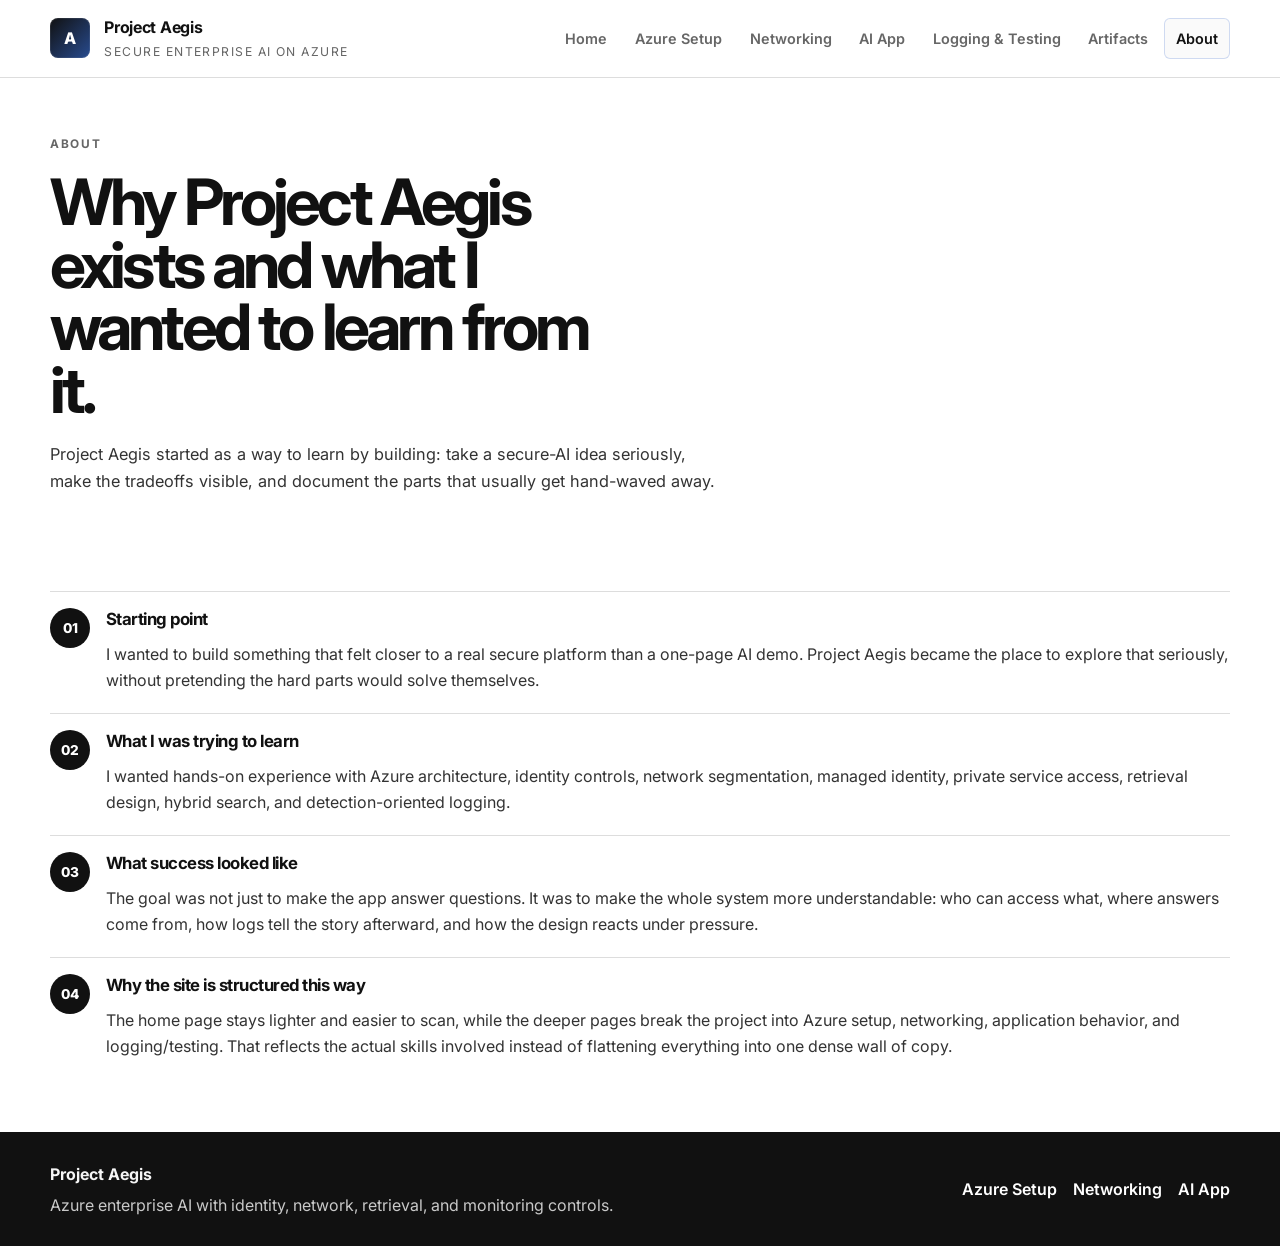
==== about.html @ 862d7fc0 "Refine Aegis site structure and project storytelling" ====
<!DOCTYPE html>
<html lang="en">
<head>
  <meta charset="UTF-8" />
  <meta name="viewport" content="width=device-width, initial-scale=1.0" />
  <title>About | Project Aegis</title>
  <meta name="description" content="About the creator, goals, and learning objectives behind Project Aegis." />
  <link rel="preconnect" href="https://fonts.googleapis.com" />
  <link rel="preconnect" href="https://fonts.gstatic.com" crossorigin />
  <link href="https://fonts.googleapis.com/css2?family=Inter:wght@400;500;600;700;800&display=swap" rel="stylesheet" />
  <link rel="stylesheet" href="styles.css" />
</head>
<body>
  <header class="site-header">
    <div class="container nav-shell">
      <a class="brand" href="index.html">
        <span class="brand-mark">A</span>
        <span>
          <strong>Project Aegis</strong>
          <small>Secure Enterprise AI on Azure</small>
        </span>
      </a>
      <nav class="site-nav" aria-label="Primary">
        <a href="index.html">Home</a>
        <a href="setup.html">Azure Setup</a>
        <a href="networking.html">Networking</a>
        <a href="app.html">AI App</a>
        <a href="logging.html">Logging &amp; Testing</a>
        <a href="artifacts.html">Artifacts</a>
        <a class="is-active" href="about.html">About</a>
      </nav>
    </div>
  </header>

  <main>
    <section class="page-hero">
      <div class="container">
        <p class="eyebrow">About</p>
        <h1 class="page-title">Why Project Aegis exists and what I wanted to learn from it.</h1>
        <p class="page-intro">Project Aegis started as a way to learn by building: take a secure-AI idea seriously, make the tradeoffs visible, and document the parts that usually get hand-waved away.</p>
      </div>
    </section>

    <section class="section">
      <div class="container">
        <div class="timeline detailed-timeline">
          <article class="timeline-item">
            <span class="timeline-step">01</span>
            <div>
              <h3>Starting point</h3>
              <p>I wanted to build something that felt closer to a real secure platform than a one-page AI demo. Project Aegis became the place to explore that seriously, without pretending the hard parts would solve themselves.</p>
            </div>
          </article>
          <article class="timeline-item">
            <span class="timeline-step">02</span>
            <div>
              <h3>What I was trying to learn</h3>
              <p>I wanted hands-on experience with Azure architecture, identity controls, network segmentation, managed identity, private service access, retrieval design, hybrid search, and detection-oriented logging.</p>
            </div>
          </article>
          <article class="timeline-item">
            <span class="timeline-step">03</span>
            <div>
              <h3>What success looked like</h3>
              <p>The goal was not just to make the app answer questions. It was to make the whole system more understandable: who can access what, where answers come from, how logs tell the story afterward, and how the design reacts under pressure.</p>
            </div>
          </article>
          <article class="timeline-item">
            <span class="timeline-step">04</span>
            <div>
              <h3>Why the site is structured this way</h3>
              <p>The home page stays lighter and easier to scan, while the deeper pages break the project into Azure setup, networking, application behavior, and logging/testing. That reflects the actual skills involved instead of flattening everything into one dense wall of copy.</p>
            </div>
          </article>
        </div>
      </div>
    </section>
  </main>

  <footer class="site-footer">
    <div class="container footer-layout">
      <div>
        <strong>Project Aegis</strong>
        <p>Azure enterprise AI with identity, network, retrieval, and monitoring controls.</p>
      </div>
      <div class="footer-links">
        <a href="setup.html">Azure Setup</a>
        <a href="networking.html">Networking</a>
        <a href="app.html">AI App</a>
      </div>
    </div>
  </footer>

  <script src="script.js"></script>
</body>
</html>
---- styles.css ----
:root {
  --bg: #ffffff;
  --bg-alt: #f5f5f5;
  --bg-subtle: #fafafa;
  --surface: #ffffff;
  --surface-alt: #f7f7f7;
  --border: #dddddd;
  --border-strong: #bdbdbd;
  --text: #111111;
  --text-soft: #333333;
  --text-muted: #666666;
  --text-inverse: #f5f5f5;
  --ink: #000000;
  --accent: #1f1f1f;
  --accent-soft: #efefef;
  --critical: #7a1f1f;
  --high: #8a4f11;
  --medium: #5c5c5c;
  --shadow-soft: 0 10px 24px rgba(0, 0, 0, 0.05);
  --radius-lg: 14px;
  --radius-md: 10px;
  --radius-sm: 6px;
  --max-width: 1180px;
  --accent-tint: #eaf1fd;
  --accent-line: #5278c9;
  --accent-glow: rgba(82, 120, 201, 0.12);
}

* { box-sizing: border-box; }
html { scroll-behavior: smooth; }
body {
  margin: 0;
  font-family: "Inter", ui-sans-serif, system-ui, -apple-system, BlinkMacSystemFont, "Segoe UI", sans-serif;
  color: var(--text);
  background: var(--bg);
  line-height: 1.65;
  -webkit-font-smoothing: antialiased;
  text-rendering: optimizeLegibility;
}

a { color: inherit; text-decoration: none; }
a:hover { text-decoration: none; }
img { display: block; max-width: 100%; }
.container { width: min(var(--max-width), calc(100% - 2rem)); margin: 0 auto; }
.page-noise { display: none; }

.site-header {
  position: sticky;
  top: 0;
  z-index: 100;
  padding: 0.9rem 0;
  background: rgba(255, 255, 255, 0.94);
  backdrop-filter: blur(12px);
  border-bottom: 1px solid var(--border);
}
body.scrolled .site-header { background: rgba(255, 255, 255, 0.98); }

.nav-shell {
  display: flex;
  align-items: center;
  justify-content: space-between;
  gap: 1.5rem;
}

.brand {
  display: inline-flex;
  align-items: center;
  gap: 0.9rem;
  min-width: 0;
}
.brand strong, .brand small { display: block; }
.brand strong { font-size: 1rem; letter-spacing: -0.02em; }
.brand small {
  color: var(--text-muted);
  font-size: 0.76rem;
  margin-top: 0.1rem;
  text-transform: uppercase;
  letter-spacing: 0.12em;
}
.brand-mark {
  width: 2.5rem;
  height: 2.5rem;
  display: inline-flex;
  align-items: center;
  justify-content: center;
  border-radius: 8px;
  background: linear-gradient(135deg, #111111 0%, #284b8f 100%);
  color: white;
  font-weight: 800;
  letter-spacing: -0.05em;
  box-shadow: inset 0 0 0 1px rgba(255, 255, 255, 0.08);
}

.site-nav {
  display: flex;
  align-items: center;
  gap: 0.2rem;
  flex-wrap: wrap;
  justify-content: flex-end;
}
.site-nav a {
  color: var(--text-muted);
  font-size: 0.9rem;
  font-weight: 600;
  padding: 0.5rem 0.7rem;
  border-radius: 6px;
  border: 1px solid transparent;
  transition: color 0.2s ease, background 0.2s ease, border-color 0.2s ease;
}
.site-nav a:hover,
.site-nav a.is-active {
  color: var(--text);
  background: var(--bg-subtle);
  border-color: rgba(95, 134, 216, 0.28);
}

.section { padding: 4.5rem 0; }
.hero, .page-hero { color: var(--text); }
.hero {
  padding: 4.3rem 0 3rem;
  border-bottom: 1px solid var(--border);
}
.page-hero { padding: 3.6rem 0 1.5rem; }
.hero-home { background: radial-gradient(circle at top right, var(--accent-glow), transparent 30%); }

.hero-layout {
  display: grid;
  grid-template-columns: minmax(0, 1.3fr) minmax(290px, 0.7fr);
  gap: 2.4rem;
  align-items: start;
}
.hero-copy-block { padding-top: 0.2rem; }

.eyebrow {
  margin: 0 0 1rem;
  text-transform: uppercase;
  letter-spacing: 0.14em;
  font-size: 0.74rem;
  font-weight: 700;
  color: var(--text-muted);
}

h1, .page-title {
  margin: 0;
  font-size: clamp(2.8rem, 5vw, 4.8rem);
  line-height: 0.98;
  letter-spacing: -0.06em;
  max-width: 12ch;
}
.page-title { max-width: 14ch; }

h2 {
  margin: 0;
  font-size: clamp(2rem, 3.6vw, 3rem);
  line-height: 1.04;
  letter-spacing: -0.045em;
}

h3 {
  margin-top: 0;
  margin-bottom: 0.65rem;
  font-size: 1.05rem;
  line-height: 1.35;
  letter-spacing: -0.03em;
}

p { margin: 0; }
.lead, .page-intro {
  margin-top: 1.2rem;
  max-width: 68ch;
  font-size: 1.02rem;
  color: var(--text-soft);
}
.lead-compact { max-width: 62ch; }

.hero-actions {
  display: flex;
  gap: 0.85rem;
  flex-wrap: wrap;
  margin: 1.8rem 0 1.5rem;
}
.button {
  display: inline-flex;
  align-items: center;
  justify-content: center;
  min-height: 3.1rem;
  padding: 0.85rem 1.2rem;
  border-radius: 8px;
  font-weight: 700;
  border: 1px solid transparent;
  transition: transform 0.18s ease, background 0.18s ease, border-color 0.18s ease;
}
.button:hover { transform: translateY(-1px); }
.button-primary {
  color: #ffffff;
  background: linear-gradient(135deg, #111111 0%, #24427d 100%);
  border-color: #1c3361;
}
.button-secondary {
  color: var(--text);
  background: #ffffff;
  border-color: var(--border-strong);
}

.hero-points, .summary-list {
  list-style: none;
  padding: 0;
  margin: 1.4rem 0 0;
}
.hero-points {
  display: grid;
  grid-template-columns: repeat(3, minmax(0, 1fr));
  gap: 0.9rem;
}
.hero-points li,
.summary-list li,
.feature-card,
.panel,
.artifact-card,
.timeline-item,
.proof-card,
.risk-card,
.stat-card {
  border-top: 1px solid var(--border);
  padding-top: 1rem;
}

.feature-card, .panel, .artifact-card, .timeline-item, .stat-card {
  background: transparent;
}
.hero-points li {
  color: var(--text-soft);
  font-size: 0.94rem;
  line-height: 1.5;
}
.point-kicker {
  display: block;
  margin-bottom: 0.3rem;
  color: var(--text);
  font-weight: 700;
}

.hero-panel {
  border-left: 1px solid var(--border);
  padding-left: 1.5rem;
}
.stat-grid, .stacked-panels, .timeline { display: grid; gap: 1rem; }
.compact-grid { gap: 0.8rem; }
.stat-card strong, .proof-card strong {
  color: var(--text);
  font-size: 0.98rem;
  line-height: 1.45;
  display: block;
}
.stat-label, .artifact-type, .risk-level, .step {
  display: block;
  margin-bottom: 0.45rem;
  color: var(--text-muted);
  font-size: 0.74rem;
  text-transform: uppercase;
  letter-spacing: 0.12em;
  font-weight: 700;
}

.section-heading { margin-bottom: 1.9rem; }
.section-heading h2 + p {
  margin-top: 0.95rem;
  color: var(--text-soft);
  max-width: 74ch;
  font-size: 1rem;
}
.section-heading.narrow { max-width: 860px; }
.section-subtle, .section-alt {
  background: var(--bg-subtle);
  border-top: 1px solid var(--border);
  border-bottom: 1px solid var(--border);
}

.feature-grid, .artifact-grid, .flow-grid, .risk-grid, .proof-grid, .quick-grid, .architecture-layout {
  display: grid;
  gap: 1.5rem;
}
.feature-grid.two, .risk-grid, .simple-columns { grid-template-columns: repeat(2, minmax(0, 1fr)); }
.feature-grid.three, .flow-grid, .quick-grid { grid-template-columns: repeat(3, minmax(0, 1fr)); }
.flow-grid-four { grid-template-columns: repeat(4, minmax(0, 1fr)); }
.artifact-grid { grid-template-columns: repeat(3, minmax(0, 1fr)); }
.architecture-layout { grid-template-columns: minmax(0, 1.15fr) minmax(300px, 0.85fr); }
.artifact-card.featured { grid-column: span 2; }

.feature-card p,
.panel p,
.panel li,
.artifact-card p,
.timeline-item p,
.proof-card p,
.risk-card p,
.risk-card small,
.clean-list,
.callout-inline {
  color: var(--text-soft);
}

.icon-card {
  display: grid;
  grid-template-columns: auto 1fr;
  gap: 0.85rem;
  align-items: start;
}
.icon-chip, .section-icon, .motif {
  display: inline-flex;
  align-items: center;
  justify-content: center;
  width: 2rem;
  height: 2rem;
  border-radius: 999px;
  background: var(--accent-tint);
  box-shadow: inset 0 0 0 1px rgba(95, 134, 216, 0.16);
}
.section-icon { margin-bottom: 0.8rem; font-weight: 700; }
.minimal-card { border-top-color: rgba(95, 134, 216, 0.28); }

.clean-list { margin: 0; padding-left: 1.15rem; }
.clean-list li + li { margin-top: 0.5rem; }
.spaced-top { margin-top: 1.5rem; }
.panel-visual { border-top: 0; padding-top: 0; }
.panel-head {
  display: flex;
  align-items: center;
  justify-content: space-between;
  gap: 1rem;
  padding-bottom: 1rem;
}
.panel-head a, .text-link, .artifact-link { font-weight: 700; color: var(--text); }
.architecture-image {
  border-radius: 12px;
  border: 1px solid var(--border);
  background: #fff;
}

.summary-list { display: grid; gap: 0.8rem; }
.summary-list-rich li {
  display: grid;
  grid-template-columns: auto 1fr;
  gap: 0.75rem;
  border-top-color: rgba(95, 134, 216, 0.24);
}
.summary-symbol {
  color: var(--accent-line);
  font-weight: 800;
  font-size: 1.1rem;
  line-height: 1.4;
}

.timeline-item {
  display: grid;
  grid-template-columns: auto 1fr;
  gap: 1rem;
  align-items: start;
}
.timeline-step {
  width: 2.5rem;
  height: 2.5rem;
  border-radius: 999px;
  display: inline-flex;
  align-items: center;
  justify-content: center;
  background: #111111;
  color: white;
  font-weight: 800;
  font-size: 0.85rem;
}
.detailed-timeline { gap: 1.2rem; }
.image-placeholder {
  margin-top: 0.85rem;
  padding: 0.85rem 1rem;
  border: 1px dashed rgba(95, 134, 216, 0.45);
  color: var(--text-muted);
  background: rgba(95, 134, 216, 0.04);
}
.inline-code-card { margin-top: 0.85rem; }
.callout-inline {
  margin-top: 0.85rem;
  padding-top: 0.85rem;
  border-top: 1px solid var(--border);
}

.code-card pre + pre { margin-top: 0.85rem; }
pre {
  overflow-x: auto;
  padding: 1rem;
  border-radius: 10px;
  background: #111111;
  color: #f5f5f5;
  border: 1px solid #111111;
}
code {
  font-family: ui-monospace, SFMono-Regular, Menlo, Monaco, Consolas, monospace;
  font-size: 0.88rem;
}

.artifact-card {
  display: flex;
  flex-direction: column;
  min-height: 100%;
}
.artifact-card h3 { margin-bottom: 0.55rem; }
.artifact-card p { margin-bottom: 0.85rem; }

.reveal {
  opacity: 0;
  transform: translateY(14px);
  transition: opacity 0.5s ease var(--reveal-delay, 0ms), transform 0.5s ease var(--reveal-delay, 0ms);
}
.reveal.is-visible {
  opacity: 1;
  transform: translateY(0);
}

.site-footer {
  background: #111111;
  color: var(--text-inverse);
  border-top: 1px solid #111111;
  padding: 1.75rem 0;
}
.footer-layout {
  display: flex;
  align-items: center;
  justify-content: space-between;
  gap: 1rem;
  flex-wrap: wrap;
}
.footer-layout p { color: #c9c9c9; margin-top: 0.3rem; }
.footer-links { display: flex; gap: 1rem; flex-wrap: wrap; }
.footer-links a { color: white; font-weight: 600; }

@media (max-width: 1100px) {
  .artifact-grid,
  .quick-grid,
  .feature-grid.three,
  .flow-grid,
  .flow-grid-four,
  .hero-points {
    grid-template-columns: repeat(2, minmax(0, 1fr));
  }
}

@media (max-width: 900px) {
  .hero-layout,
  .architecture-layout,
  .feature-grid.two,
  .risk-grid,
  .artifact-grid,
  .feature-grid.three,
  .flow-grid,
  .flow-grid-four,
  .quick-grid,
  .simple-columns {
    grid-template-columns: 1fr;
  }

  .nav-shell { display: block; }
  .site-nav { margin-top: 1rem; justify-content: flex-start; }
  .hero-panel {
    border-left: 0;
    border-top: 1px solid var(--border);
    padding-left: 0;
    padding-top: 1.25rem;
  }
  .artifact-card.featured { grid-column: span 1; }
  .panel-head, .footer-layout { display: block; }
  .panel-head a, .footer-links { margin-top: 0.75rem; }
}

@media (max-width: 640px) {
  .container { width: min(var(--max-width), calc(100% - 1.2rem)); }
  .section { padding: 3.5rem 0; }
  .site-header { padding: 0.8rem 0; }
  .hero, .page-hero { padding-top: 3rem; }
  h1, .page-title { font-size: 2.55rem; max-width: none; }
  h2 { font-size: 2rem; }
  .hero-points, .hero-actions, .timeline-item, .summary-list-rich li, .icon-card { grid-template-columns: 1fr; }
  .button { width: 100%; }
  .timeline-item { gap: 0.85rem; }
  .site-nav a {
    padding-left: 0;
    padding-right: 0;
    background: transparent;
    border-color: transparent;
  }
}
.muted-grid {
  gap: 1.1rem;
}

.live-demo-card {
  margin-top: 1rem;
  padding: 1rem 1.1rem;
  border-top: 1px solid rgba(82, 120, 201, 0.32);
  background: linear-gradient(180deg, rgba(82, 120, 201, 0.04), rgba(82, 120, 201, 0.01));
}

.link-row {
  display: flex;
  flex-wrap: wrap;
  gap: 0.7rem;
  align-items: center;
  margin-top: 0.9rem;
}

.link-row .text-link {
  color: var(--accent-line);
}

.note {
  margin-top: 0.6rem;
  color: var(--text-muted);
  font-size: 0.93rem;
}
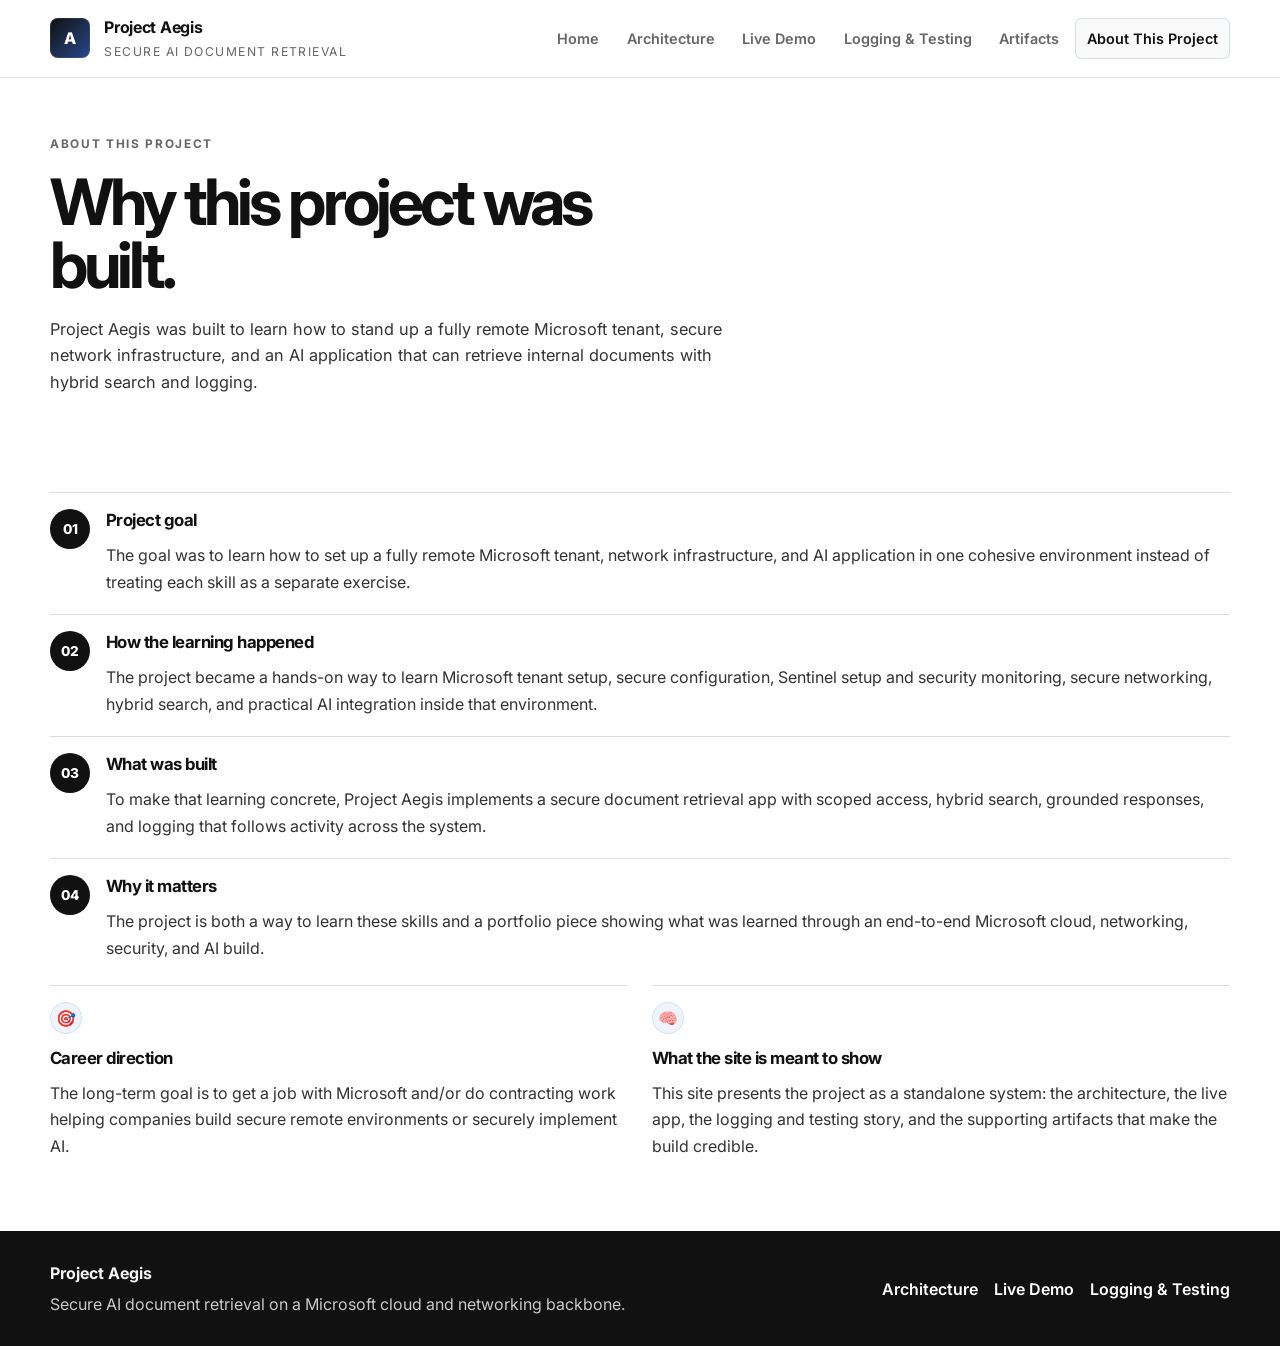
==== commit bf72e083: "Refine Project Aegis site structure and content" ====
--- a/about.html
+++ b/about.html
@@ -3,8 +3,8 @@
 <head>
   <meta charset="UTF-8" />
   <meta name="viewport" content="width=device-width, initial-scale=1.0" />
-  <title>About | Project Aegis</title>
-  <meta name="description" content="About the creator, goals, and learning objectives behind Project Aegis." />
+  <title>About This Project | Project Aegis</title>
+  <meta name="description" content="About the goals, learning path, and project story behind Project Aegis." />
   <link rel="preconnect" href="https://fonts.googleapis.com" />
   <link rel="preconnect" href="https://fonts.gstatic.com" crossorigin />
   <link href="https://fonts.googleapis.com/css2?family=Inter:wght@400;500;600;700;800&display=swap" rel="stylesheet" />
@@ -17,17 +17,16 @@
         <span class="brand-mark">A</span>
         <span>
           <strong>Project Aegis</strong>
-          <small>Secure Enterprise AI on Azure</small>
+          <small>Secure AI Document Retrieval</small>
         </span>
       </a>
       <nav class="site-nav" aria-label="Primary">
         <a href="index.html">Home</a>
-        <a href="setup.html">Azure Setup</a>
-        <a href="networking.html">Networking</a>
-        <a href="app.html">AI App</a>
+        <a href="architecture.html">Architecture</a>
+        <a href="app.html">Live Demo</a>
         <a href="logging.html">Logging &amp; Testing</a>
         <a href="artifacts.html">Artifacts</a>
-        <a class="is-active" href="about.html">About</a>
+        <a class="is-active" href="about.html">About This Project</a>
       </nav>
     </div>
   </header>
@@ -35,9 +34,9 @@
   <main>
     <section class="page-hero">
       <div class="container">
-        <p class="eyebrow">About</p>
-        <h1 class="page-title">Why Project Aegis exists and what I wanted to learn from it.</h1>
-        <p class="page-intro">Project Aegis started as a way to learn by building: take a secure-AI idea seriously, make the tradeoffs visible, and document the parts that usually get hand-waved away.</p>
+        <p class="eyebrow">About This Project</p>
+        <h1 class="page-title">Why this project was built.</h1>
+        <p class="page-intro">Project Aegis was built to learn how to stand up a fully remote Microsoft tenant, secure network infrastructure, and an AI application that can retrieve internal documents with hybrid search and logging.</p>
       </div>
     </section>
 
@@ -47,30 +46,43 @@
           <article class="timeline-item">
             <span class="timeline-step">01</span>
             <div>
-              <h3>Starting point</h3>
-              <p>I wanted to build something that felt closer to a real secure platform than a one-page AI demo. Project Aegis became the place to explore that seriously, without pretending the hard parts would solve themselves.</p>
+              <h3>Project goal</h3>
+              <p>The goal was to learn how to set up a fully remote Microsoft tenant, network infrastructure, and AI application in one cohesive environment instead of treating each skill as a separate exercise.</p>
             </div>
           </article>
           <article class="timeline-item">
             <span class="timeline-step">02</span>
             <div>
-              <h3>What I was trying to learn</h3>
-              <p>I wanted hands-on experience with Azure architecture, identity controls, network segmentation, managed identity, private service access, retrieval design, hybrid search, and detection-oriented logging.</p>
+              <h3>How the learning happened</h3>
+              <p>The project became a hands-on way to learn Microsoft tenant setup, secure configuration, Sentinel setup and security monitoring, secure networking, hybrid search, and practical AI integration inside that environment.</p>
             </div>
           </article>
           <article class="timeline-item">
             <span class="timeline-step">03</span>
             <div>
-              <h3>What success looked like</h3>
-              <p>The goal was not just to make the app answer questions. It was to make the whole system more understandable: who can access what, where answers come from, how logs tell the story afterward, and how the design reacts under pressure.</p>
+              <h3>What was built</h3>
+              <p>To make that learning concrete, Project Aegis implements a secure document retrieval app with scoped access, hybrid search, grounded responses, and logging that follows activity across the system.</p>
             </div>
           </article>
           <article class="timeline-item">
             <span class="timeline-step">04</span>
             <div>
-              <h3>Why the site is structured this way</h3>
-              <p>The home page stays lighter and easier to scan, while the deeper pages break the project into Azure setup, networking, application behavior, and logging/testing. That reflects the actual skills involved instead of flattening everything into one dense wall of copy.</p>
+              <h3>Why it matters</h3>
+              <p>The project is both a way to learn these skills and a portfolio piece showing what was learned through an end-to-end Microsoft cloud, networking, security, and AI build.</p>
             </div>
+          </article>
+        </div>
+
+        <div class="feature-grid two simple-columns spaced-top">
+          <article class="feature-card icon-feature">
+            <span class="section-icon" aria-hidden="true">🎯</span>
+            <h3>Career direction</h3>
+            <p>The long-term goal is to get a job with Microsoft and/or do contracting work helping companies build secure remote environments or securely implement AI.</p>
+          </article>
+          <article class="feature-card icon-feature">
+            <span class="section-icon" aria-hidden="true">🧠</span>
+            <h3>What the site is meant to show</h3>
+            <p>This site presents the project as a standalone system: the architecture, the live app, the logging and testing story, and the supporting artifacts that make the build credible.</p>
           </article>
         </div>
       </div>
@@ -81,12 +93,12 @@
     <div class="container footer-layout">
       <div>
         <strong>Project Aegis</strong>
-        <p>Azure enterprise AI with identity, network, retrieval, and monitoring controls.</p>
+        <p>Secure AI document retrieval on a Microsoft cloud and networking backbone.</p>
       </div>
       <div class="footer-links">
-        <a href="setup.html">Azure Setup</a>
-        <a href="networking.html">Networking</a>
-        <a href="app.html">AI App</a>
+        <a href="architecture.html">Architecture</a>
+        <a href="app.html">Live Demo</a>
+        <a href="logging.html">Logging &amp; Testing</a>
       </div>
     </div>
   </footer>
--- a/styles.css
+++ b/styles.css
@@ -21,9 +21,9 @@
   --radius-md: 10px;
   --radius-sm: 6px;
   --max-width: 1180px;
-  --accent-tint: #eaf1fd;
-  --accent-line: #5278c9;
-  --accent-glow: rgba(82, 120, 201, 0.12);
+  --accent-tint: #eef3fc;
+  --accent-line: #4f74bf;
+  --accent-glow: rgba(79, 116, 191, 0.08);
 }
 
 * { box-sizing: border-box; }
@@ -84,7 +84,7 @@
   align-items: center;
   justify-content: center;
   border-radius: 8px;
-  background: linear-gradient(135deg, #111111 0%, #284b8f 100%);
+  background: linear-gradient(135deg, #111111 0%, #27488a 100%);
   color: white;
   font-weight: 800;
   letter-spacing: -0.05em;
@@ -111,7 +111,7 @@
 .site-nav a.is-active {
   color: var(--text);
   background: var(--bg-subtle);
-  border-color: rgba(95, 134, 216, 0.28);
+  border-color: rgba(79, 116, 191, 0.22);
 }
 
 .section { padding: 4.5rem 0; }
@@ -121,7 +121,18 @@
   border-bottom: 1px solid var(--border);
 }
 .page-hero { padding: 3.6rem 0 1.5rem; }
-.hero-home { background: radial-gradient(circle at top right, var(--accent-glow), transparent 30%); }
+.hero-home { background: radial-gradient(circle at top right, var(--accent-glow), transparent 32%); }
+.hero-home-minimal { min-height: calc(100vh - 88px); display: flex; align-items: center; }
+.hero-center { text-align: center; max-width: 760px; }
+.hero-subtitle {
+  margin-top: 1rem;
+  font-size: clamp(1.1rem, 2vw, 1.35rem);
+  font-weight: 600;
+  color: var(--accent-line);
+  letter-spacing: -0.03em;
+}
+.hero-lead-minimal { margin-left: auto; margin-right: auto; }
+.hero-actions-centered { justify-content: center; }
 
 .hero-layout {
   display: grid;
@@ -148,6 +159,7 @@
   max-width: 12ch;
 }
 .page-title { max-width: 14ch; }
+.hero-center h1, .hero-center .page-title { max-width: none; }
 
 h2 {
   margin: 0;
@@ -177,7 +189,7 @@
   display: flex;
   gap: 0.85rem;
   flex-wrap: wrap;
-  margin: 1.8rem 0 1.5rem;
+  margin: 1.8rem 0 0;
 }
 .button {
   display: inline-flex;
@@ -220,7 +232,8 @@
 .timeline-item,
 .proof-card,
 .risk-card,
-.stat-card {
+.stat-card,
+.nav-tile {
   border-top: 1px solid var(--border);
   padding-top: 1rem;
 }
@@ -244,7 +257,7 @@
   border-left: 1px solid var(--border);
   padding-left: 1.5rem;
 }
-.stat-grid, .stacked-panels, .timeline { display: grid; gap: 1rem; }
+.stat-grid, .stacked-panels, .timeline, .quick-nav-grid { display: grid; gap: 1rem; }
 .compact-grid { gap: 0.8rem; }
 .stat-card strong, .proof-card strong {
   color: var(--text);
@@ -276,16 +289,17 @@
   border-bottom: 1px solid var(--border);
 }
 
-.feature-grid, .artifact-grid, .flow-grid, .risk-grid, .proof-grid, .quick-grid, .architecture-layout {
+.feature-grid, .artifact-grid, .flow-grid, .risk-grid, .proof-grid, .quick-grid, .architecture-layout, .quick-nav-grid {
   display: grid;
   gap: 1.5rem;
 }
 .feature-grid.two, .risk-grid, .simple-columns { grid-template-columns: repeat(2, minmax(0, 1fr)); }
-.feature-grid.three, .flow-grid, .quick-grid { grid-template-columns: repeat(3, minmax(0, 1fr)); }
+.feature-grid.three, .flow-grid, .quick-grid, .quick-nav-grid { grid-template-columns: repeat(3, minmax(0, 1fr)); }
 .flow-grid-four { grid-template-columns: repeat(4, minmax(0, 1fr)); }
 .artifact-grid { grid-template-columns: repeat(3, minmax(0, 1fr)); }
 .architecture-layout { grid-template-columns: minmax(0, 1.15fr) minmax(300px, 0.85fr); }
 .artifact-card.featured { grid-column: span 2; }
+.quick-nav-grid { grid-template-columns: repeat(4, minmax(0, 1fr)); }
 
 .feature-card p,
 .panel p,
@@ -296,7 +310,8 @@
 .risk-card p,
 .risk-card small,
 .clean-list,
-.callout-inline {
+.callout-inline,
+.nav-tile span:last-child {
   color: var(--text-soft);
 }
 
@@ -306,7 +321,7 @@
   gap: 0.85rem;
   align-items: start;
 }
-.icon-chip, .section-icon, .motif {
+.icon-chip, .section-icon, .motif, .tile-icon {
   display: inline-flex;
   align-items: center;
   justify-content: center;
@@ -314,15 +329,16 @@
   height: 2rem;
   border-radius: 999px;
   background: var(--accent-tint);
-  box-shadow: inset 0 0 0 1px rgba(95, 134, 216, 0.16);
-}
-.section-icon { margin-bottom: 0.8rem; font-weight: 700; }
-.minimal-card { border-top-color: rgba(95, 134, 216, 0.28); }
+  box-shadow: inset 0 0 0 1px rgba(79, 116, 191, 0.14);
+}
+.section-icon, .tile-icon { margin-bottom: 0.8rem; font-weight: 700; }
+.minimal-card { border-top-color: rgba(79, 116, 191, 0.24); }
 
 .clean-list { margin: 0; padding-left: 1.15rem; }
 .clean-list li + li { margin-top: 0.5rem; }
 .spaced-top { margin-top: 1.5rem; }
 .panel-visual { border-top: 0; padding-top: 0; }
+.slim-panel { padding-top: 0.85rem; }
 .panel-head {
   display: flex;
   align-items: center;
@@ -330,7 +346,7 @@
   gap: 1rem;
   padding-bottom: 1rem;
 }
-.panel-head a, .text-link, .artifact-link { font-weight: 700; color: var(--text); }
+.panel-head a, .text-link, .artifact-link { font-weight: 700; color: var(--accent-line); }
 .architecture-image {
   border-radius: 12px;
   border: 1px solid var(--border);
@@ -342,7 +358,7 @@
   display: grid;
   grid-template-columns: auto 1fr;
   gap: 0.75rem;
-  border-top-color: rgba(95, 134, 216, 0.24);
+  border-top-color: rgba(79, 116, 191, 0.2);
 }
 .summary-symbol {
   color: var(--accent-line);
@@ -357,6 +373,7 @@
   gap: 1rem;
   align-items: start;
 }
+.timeline-item p + p { margin-top: 0.55rem; }
 .timeline-step {
   width: 2.5rem;
   height: 2.5rem;
@@ -373,9 +390,9 @@
 .image-placeholder {
   margin-top: 0.85rem;
   padding: 0.85rem 1rem;
-  border: 1px dashed rgba(95, 134, 216, 0.45);
+  border: 1px dashed rgba(79, 116, 191, 0.4);
   color: var(--text-muted);
-  background: rgba(95, 134, 216, 0.04);
+  background: rgba(79, 116, 191, 0.04);
 }
 .inline-code-card { margin-top: 0.85rem; }
 .callout-inline {
@@ -405,6 +422,12 @@
 }
 .artifact-card h3 { margin-bottom: 0.55rem; }
 .artifact-card p { margin-bottom: 0.85rem; }
+.nav-tile {
+  display: flex;
+  flex-direction: column;
+  min-height: 100%;
+}
+.nav-tile strong { font-size: 1rem; margin-bottom: 0.4rem; }
 
 .reveal {
   opacity: 0;
@@ -439,7 +462,8 @@
   .feature-grid.three,
   .flow-grid,
   .flow-grid-four,
-  .hero-points {
+  .hero-points,
+  .quick-nav-grid {
     grid-template-columns: repeat(2, minmax(0, 1fr));
   }
 }
@@ -454,7 +478,8 @@
   .flow-grid,
   .flow-grid-four,
   .quick-grid,
-  .simple-columns {
+  .simple-columns,
+  .quick-nav-grid {
     grid-template-columns: 1fr;
   }
 
@@ -488,6 +513,7 @@
     border-color: transparent;
   }
 }
+
 .muted-grid {
   gap: 1.1rem;
 }
@@ -495,8 +521,8 @@
 .live-demo-card {
   margin-top: 1rem;
   padding: 1rem 1.1rem;
-  border-top: 1px solid rgba(82, 120, 201, 0.32);
-  background: linear-gradient(180deg, rgba(82, 120, 201, 0.04), rgba(82, 120, 201, 0.01));
+  border-top: 1px solid rgba(79, 116, 191, 0.28);
+  background: linear-gradient(180deg, rgba(79, 116, 191, 0.04), rgba(79, 116, 191, 0.01));
 }
 
 .link-row {
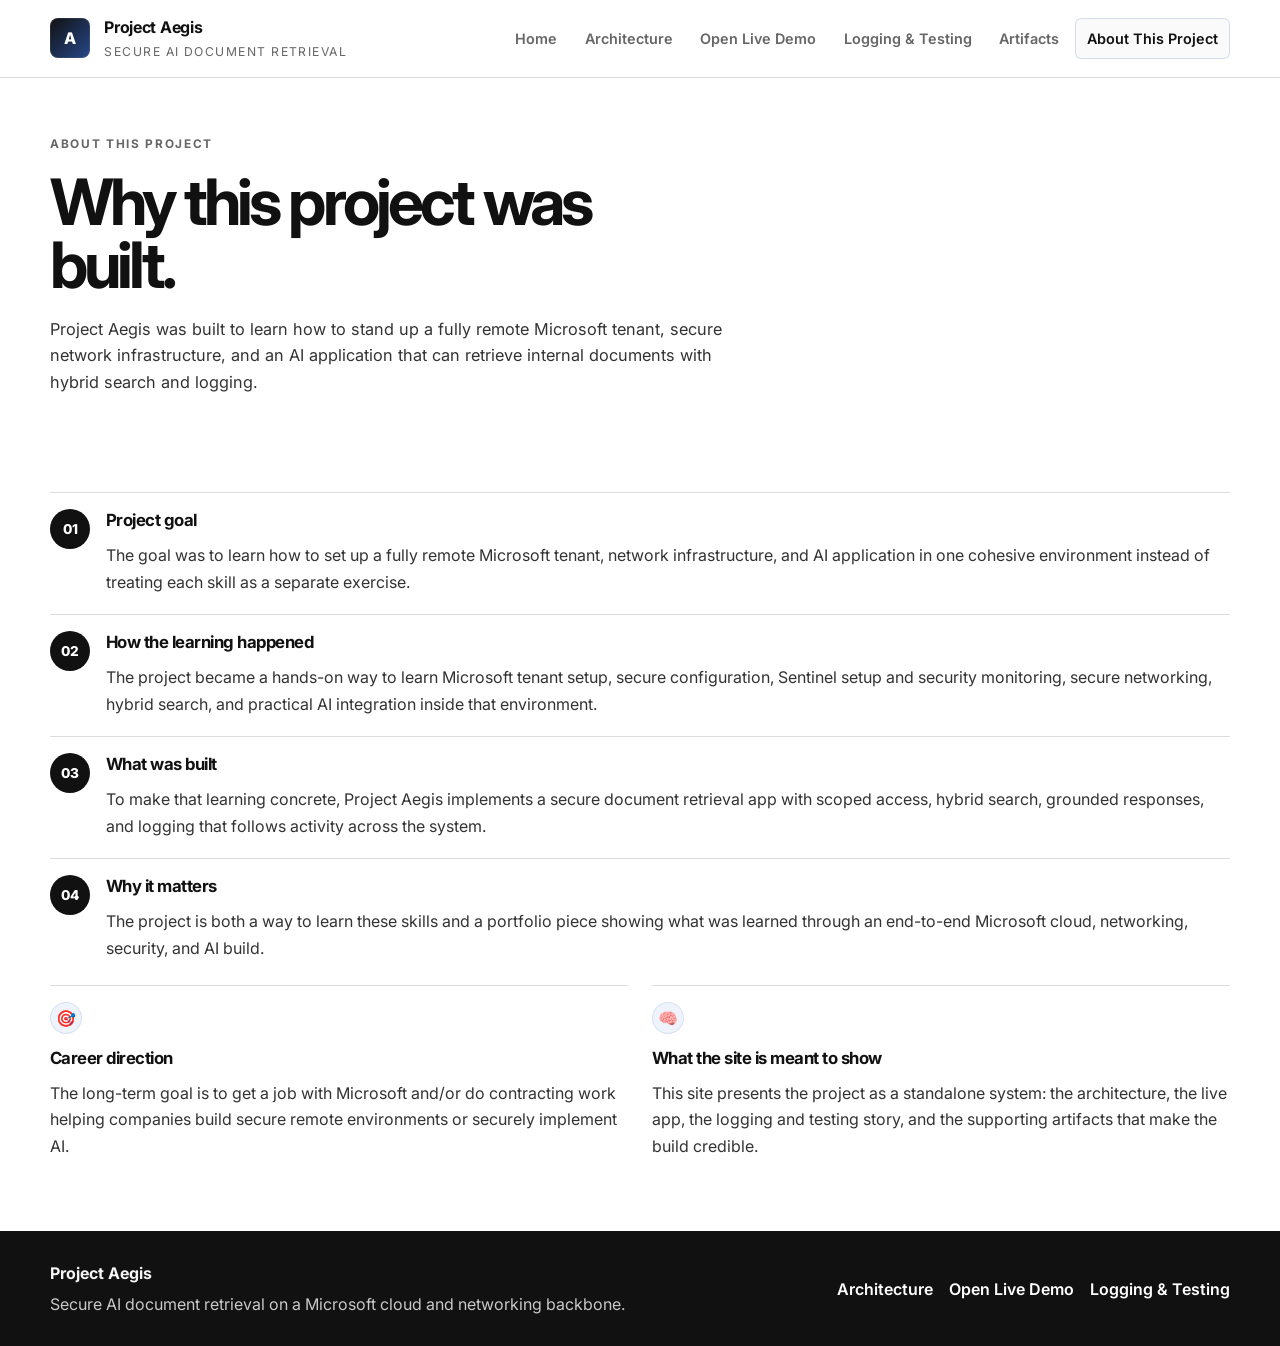
==== commit 4f8c5756: "Refine architecture structure and app visuals" ====
--- a/about.html
+++ b/about.html
@@ -23,7 +23,7 @@
       <nav class="site-nav" aria-label="Primary">
         <a href="index.html">Home</a>
         <a href="architecture.html">Architecture</a>
-        <a href="app.html">Live Demo</a>
+        <a href="https://app-aegis-aiplatform-hfcscvfke4hwd0gk.eastus-01.azurewebsites.net/" target="_blank" rel="noopener">Open Live Demo</a>
         <a href="logging.html">Logging &amp; Testing</a>
         <a href="artifacts.html">Artifacts</a>
         <a class="is-active" href="about.html">About This Project</a>
@@ -97,7 +97,7 @@
       </div>
       <div class="footer-links">
         <a href="architecture.html">Architecture</a>
-        <a href="app.html">Live Demo</a>
+        <a href="https://app-aegis-aiplatform-hfcscvfke4hwd0gk.eastus-01.azurewebsites.net/" target="_blank" rel="noopener">Open Live Demo</a>
         <a href="logging.html">Logging &amp; Testing</a>
       </div>
     </div>
--- a/styles.css
+++ b/styles.css
@@ -387,12 +387,32 @@
   font-size: 0.85rem;
 }
 .detailed-timeline { gap: 1.2rem; }
-.image-placeholder {
+.feature-media-grid {
+  display: grid;
+  grid-template-columns: minmax(0, 1.15fr) minmax(280px, 0.85fr);
+  gap: 1.5rem;
+  align-items: start;
+}
+.media-panel {
+  border-top-color: rgba(79, 116, 191, 0.22);
+}
+.content-image {
+  width: 100%;
+  border-radius: 12px;
+  border: 1px solid var(--border);
+  background: #ffffff;
+  box-shadow: var(--shadow-soft);
+}
+.media-caption,
+.supporting-figure figcaption {
   margin-top: 0.85rem;
-  padding: 0.85rem 1rem;
-  border: 1px dashed rgba(79, 116, 191, 0.4);
-  color: var(--text-muted);
-  background: rgba(79, 116, 191, 0.04);
+  color: var(--text-soft);
+}
+.supporting-figure {
+  margin: 0.95rem 0 0;
+}
+.supporting-figure .content-image {
+  box-shadow: none;
 }
 .inline-code-card { margin-top: 0.85rem; }
 .callout-inline {
@@ -471,6 +491,7 @@
 @media (max-width: 900px) {
   .hero-layout,
   .architecture-layout,
+  .feature-media-grid,
   .feature-grid.two,
   .risk-grid,
   .artifact-grid,
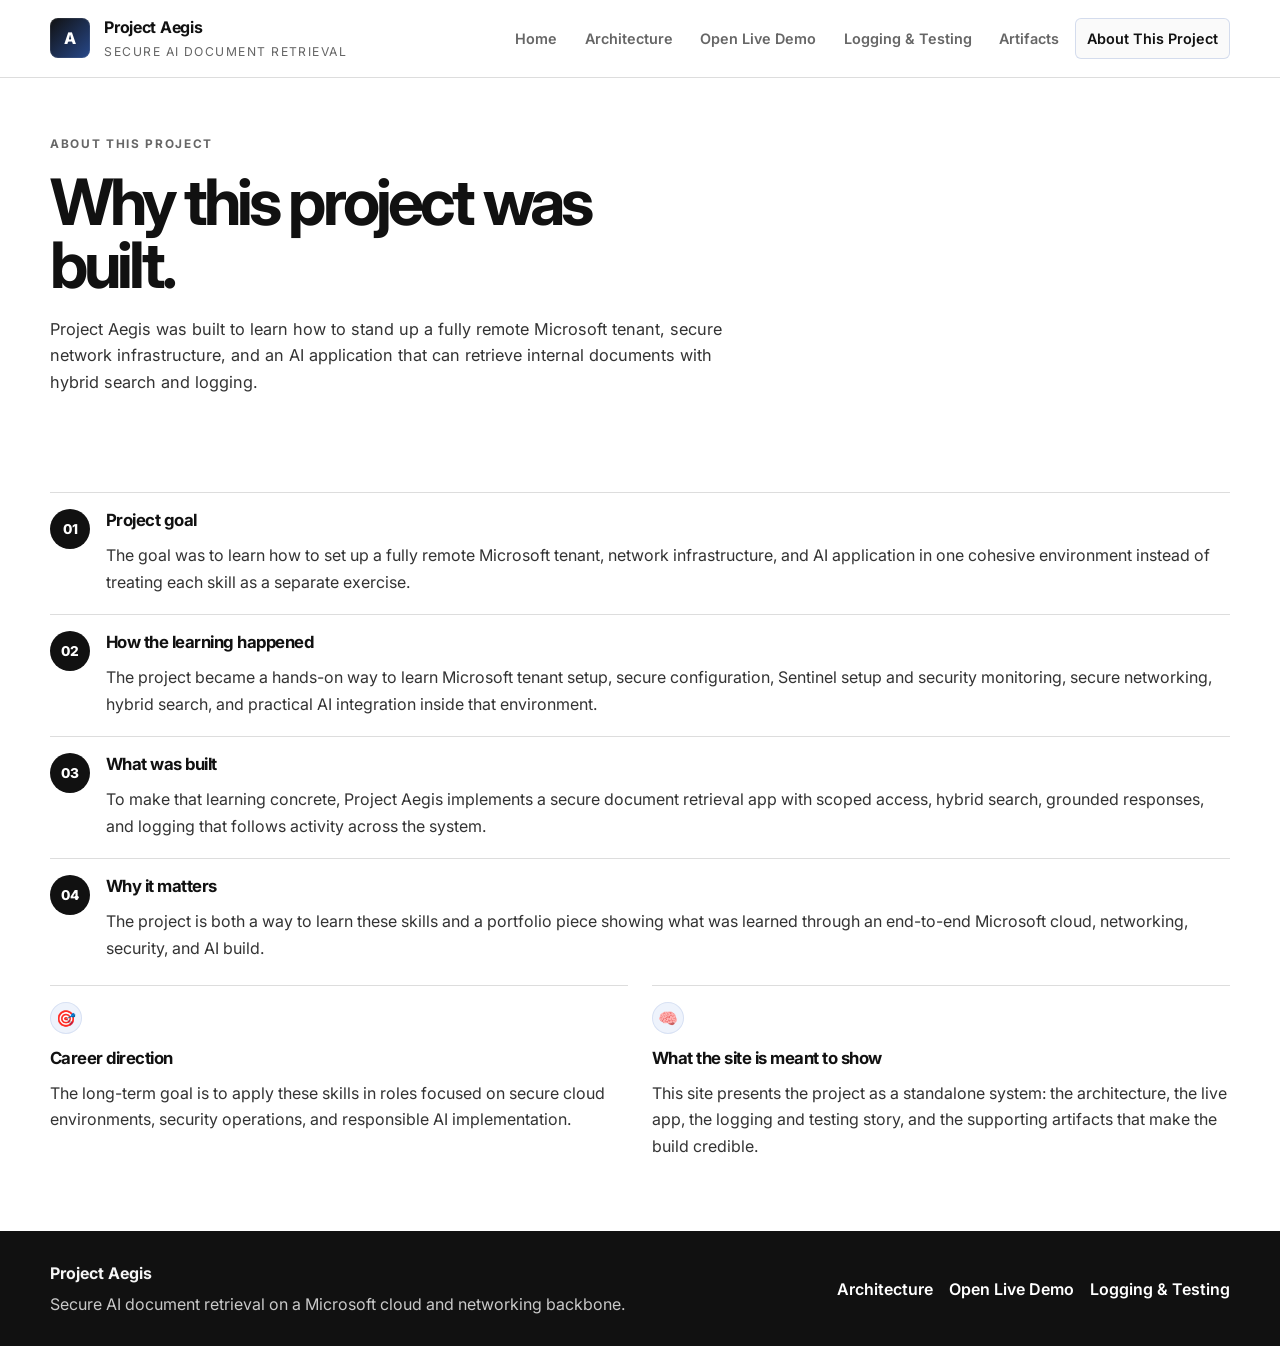
==== commit 4cdc17d7: "Polish site copy across project pages" ====
--- a/about.html
+++ b/about.html
@@ -77,7 +77,7 @@
           <article class="feature-card icon-feature">
             <span class="section-icon" aria-hidden="true">🎯</span>
             <h3>Career direction</h3>
-            <p>The long-term goal is to get a job with Microsoft and/or do contracting work helping companies build secure remote environments or securely implement AI.</p>
+            <p>The long-term goal is to apply these skills in roles focused on secure cloud environments, security operations, and responsible AI implementation.</p>
           </article>
           <article class="feature-card icon-feature">
             <span class="section-icon" aria-hidden="true">🧠</span>
--- a/styles.css
+++ b/styles.css
@@ -403,6 +403,14 @@
   background: #ffffff;
   box-shadow: var(--shadow-soft);
 }
+.content-image-contained {
+  width: min(75%, 860px);
+  margin: 0 auto;
+}
+.app-use-image {
+  width: 24%;
+  max-width: 300px;
+}
 .media-caption,
 .supporting-figure figcaption {
   margin-top: 0.85rem;
@@ -411,8 +419,67 @@
 .supporting-figure {
   margin: 0.95rem 0 0;
 }
+.supporting-figure-grid {
+  display: grid;
+  grid-template-columns: repeat(2, minmax(0, 1fr));
+  gap: 1rem;
+  margin-top: 0.95rem;
+}
+.supporting-figure-compact {
+  max-width: 760px;
+}
+.supporting-figure-restrained {
+  max-width: 720px;
+}
+.sentinel-evidence-grid {
+  align-items: start;
+}
+.compact-evidence-grid {
+  margin-top: 1.25rem;
+}
+.evidence-card {
+  border-top-color: rgba(79, 116, 191, 0.2);
+}
+.evidence-card .content-image {
+  max-width: 92%;
+  margin: 0 auto;
+  box-shadow: none;
+}
+.compact-evidence-card .content-image {
+  max-width: 100%;
+}
+.evidence-card p {
+  margin-top: 0.75rem;
+}
+.evidence-card .clean-list {
+  margin-top: 0.8rem;
+}
 .supporting-figure .content-image {
   box-shadow: none;
+}
+.workflow-proof {
+  margin-top: 1rem;
+  max-width: 580px;
+}
+.workflow-proof .content-image {
+  max-width: 92%;
+  margin: 0 auto;
+  border-color: rgba(79, 116, 191, 0.16);
+}
+.auth-denied-proof {
+  max-width: 480px;
+}
+.screenshot-kicker {
+  display: inline-block;
+  margin-bottom: 0.6rem;
+  padding: 0.2rem 0.55rem;
+  border-radius: 999px;
+  background: rgba(79, 116, 191, 0.08);
+  color: var(--accent-line);
+  font-size: 0.73rem;
+  font-weight: 700;
+  letter-spacing: 0.08em;
+  text-transform: uppercase;
 }
 .inline-code-card { margin-top: 0.85rem; }
 .callout-inline {
@@ -500,7 +567,8 @@
   .flow-grid-four,
   .quick-grid,
   .simple-columns,
-  .quick-nav-grid {
+  .quick-nav-grid,
+  .supporting-figure-grid {
     grid-template-columns: 1fr;
   }
 
@@ -527,6 +595,7 @@
   .hero-points, .hero-actions, .timeline-item, .summary-list-rich li, .icon-card { grid-template-columns: 1fr; }
   .button { width: 100%; }
   .timeline-item { gap: 0.85rem; }
+  .app-use-image { width: 100%; }
   .site-nav a {
     padding-left: 0;
     padding-right: 0;
